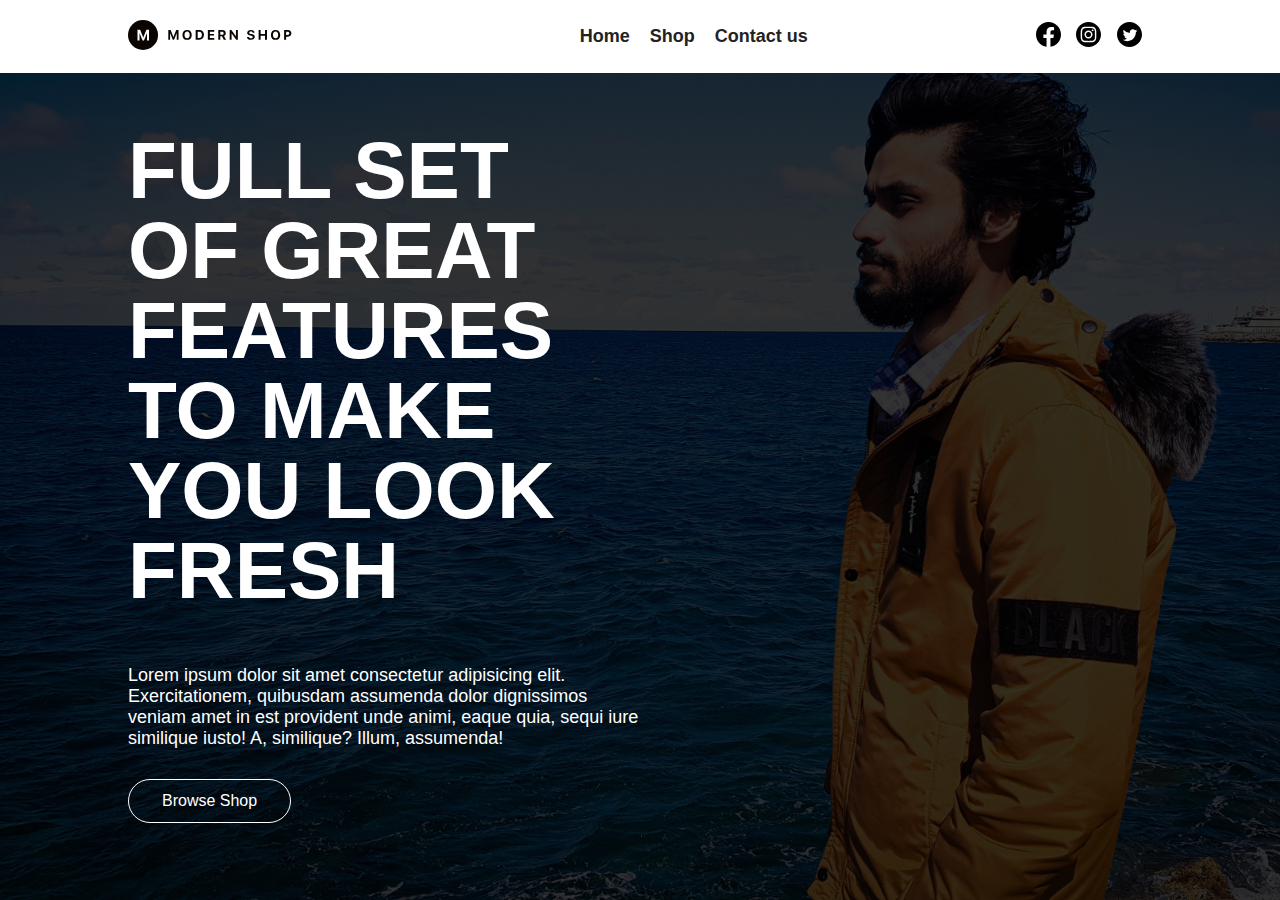
==== index.html @ 34efb7f7 "Almost completed" ====
<!DOCTYPE html>
<html>
	<head>
		<meta charset="utf-8">
		<meta http-equiv="X-UA-Compatible" content="IE=edge">
		<title>Modern Shop</title>
		<meta name="description" content="Men Clothing store made for web programing semester project.">
		<meta name="viewport" content="width=device-width, initial-scale=1">
		<link rel="stylesheet" href="./assets/styles/main.css">
		
		<script src="./assets/js/app.js" defer></script>

	</head>
	<body>
		

		<!-- Navbar starts here -->
		<nav class="navbar">
			<div class="container flex align-center justify-between">
				<a href="/"><img class="logo" src="./assets/images/logo.svg" /></a>
				<ul class="navbar_items">
					<li class="navbar_link"><a href="/">Home</a></li>
					<li class="navbar_link"><a href="./shop.html">Shop</a></li>
					<li class="navbar_link"><a href="/">Contact us</a></li>
				</ul>
				<div class="navbar_brand">
					<a href="https://facebook.com/itszbari" target="_blank" rel="noopener noreferrer">
						<img src="./assets/images/fb.svg" class="icon" alt="Facebook Logo">
					</a>
					<a href="https://instagram.com/its_zbari" target="_blank" rel="noopener noreferrer">
						<img src="./assets/images/insta.svg" class="icon" alt="Instagram Logo">
					</a>
					<a href="https://twitter.com/itszbari" target="_blank" rel="noopener noreferrer">
						<img src="./assets/images/twitter.svg" class="icon" alt="Twitter Logo">
					</a>
				</div>
			</div>
		</nav>
		<!-- Navbar ends here -->

	<header class="home_header">
		<div class="container flex align-center justify-between">
			<div class="home_header_content">
				<h1>Full Set Of Great Features To Make You Look Fresh</h1>
				<p class="lead">Lorem ipsum dolor sit amet consectetur adipisicing elit. Exercitationem, quibusdam assumenda dolor dignissimos veniam amet in est provident unde animi, eaque quia, sequi iure similique iusto! A, similique? Illum, assumenda!</p>
				<a href="/" class="button button-outline-light">Browse Shop</a>
			</div>
		</div>		
	</header>

	</body>
</html>
---- assets/styles/main.css ----
/** Variables */

:root {
	--c-primary: #fe6847;
	--c-primary-dark: #d45c41;
	--c-dark: #222;
}

/** Reset */

body {
	margin: 0;
	padding: 0;
	box-sizing: border-box;
	font-size: 16px;
	font-family: 'Segoe UI', Tahoma, Geneva, Verdana, sans-serif;
	background-color: whitesmoke;
}

a {
	text-decoration: none;
}

/** Utility Classes */

.container {
	width: 80vw;
	margin: 0 auto;
}


.container-small {
	width: 60vw;
	margin: 50px auto;
}

.mt-20 {
	margin-top: 20px
}

.mb-20 {
	margin-bottom: 20px
}

.flex	{ display: flex }
.justify-between { justify-content: space-between }
.align-center { align-items: center }
.text-white { color: white }
.text-primary { color: var(--c-primary) }

/**  Typography Starts Here */
.title {
	font-size: 35px;
}
.text-center {
	text-align: center;
}

.lead {
	font-size: 18px;
	margin-bottom: 30px;
}

/**  Typography Ends Here */


/**  Buttons Starts Here */
.button {
	padding: 12px 33px;
	white-space: nowrap;
	border-width: 1px;
	border-radius: 50px;
	border-style: solid;
	display: inline-block;

}

.button-primary {
	background-color: var(--c-primary);
	color: white;
	border-color: var(--c-primary);
	transition: .2s all ease-in-out;
}
.button-primary:hover {
	background-color: var(--c-primary-dark);
	color: white;
	border-color: var(--c-primary-dark);
	transition: .2s all ease-in-out;
}


.button-outline-primary {
	background-color: white;
	color: var(--c-primary);
	border-color: var(--c-primary);
	transition: .2s all ease-in-out;
}
.button-outline-primary:hover {
	background-color: var(--c-primary-dark);
	color: white;
	border-color: var(--c-primary-dark);
	transition: .2s all ease-in-out;
}



.button-outline-light {
	background-color: transparent;
	color: white;
	border-color: white;
	transition: .2s all ease-in-out;
}
.button-outline-light:hover {
	background-color: white;
	color: var(--c-dark);
	border-color: white;
	transition: .2s all ease-in-out;
}


/**  Buttons Ends Here */


/**  Navbar Starts Here */

.navbar {
	background-color: white;
	padding: 10px 0;
	position: fixed;
	width: 100vw;
}

.navbar .navbar_brand {
	font-size: 20px;
	font-weight: 600;
	color: var(--c-primary);
	transition: .2s all ease-in-out;
}

.navbar .logo {
	height: 30px;
}

.icon {
	height: 25px;
	margin-right: 10px;
}

.navbar .navbar_brand:hover {
	color: var(--c-primary-dark);
	transition: .2s all ease-in-out;
}

.navbar .navbar_items {
	list-style: none;
	display: flex;
}
.navbar .navbar_items .navbar_link a {
	padding-left: 20px;
	font-size: 18px;
	font-weight: bolder;
	color: var(--c-dark);
	transition: .2s all ease-in-out;
}
.navbar .navbar_items .navbar_link a:hover {
	color: var(--c-primary);
	transition: .2s all ease-in-out;
}
/**  Navbar Ends Here */


header {
	background-color: white;
}

header.home_header {
	padding: 40px auto;
	background-image: linear-gradient(to bottom,rgba(0,0,0,0.8), rgba(0,0,0,0.8)), url('../images/header/home.jpg') ;
	background-repeat: no-repeat;
	background-size: cover;
	background-position: right top;
	min-height: 100vh;
	display: flex;
	align-items: center;
}

header.home_header .home_header_content {
	width: 50%;
	color: white;

}

header.home_header .home_header_content h1 {
	font-size: 80px;
	text-transform: uppercase;
	line-height: 1;
}

header.shop_header {
	padding-top: 40px;
		height: 15vh;
	display: flex;
	margin-bottom: 30px;
	align-items: center;
}

.row {
	display: flex;
  flex-wrap: wrap;
}

.item {
  flex: 25%;
  padding: 20px;
	margin-bottom: 30px;
}

.item img {
	width: 100%;
	border-radius: 20px;
	box-shadow: 0 0 20px rgba(0,0,0,0.2);
}

.check {
	font-size: 22px;
	padding-left: 35px;
	cursor: pointer;

}
.check>input {
	font-size: 20px;
	cursor: pointer;
}

input[type=checkbox] {width:20px; height:20px;}
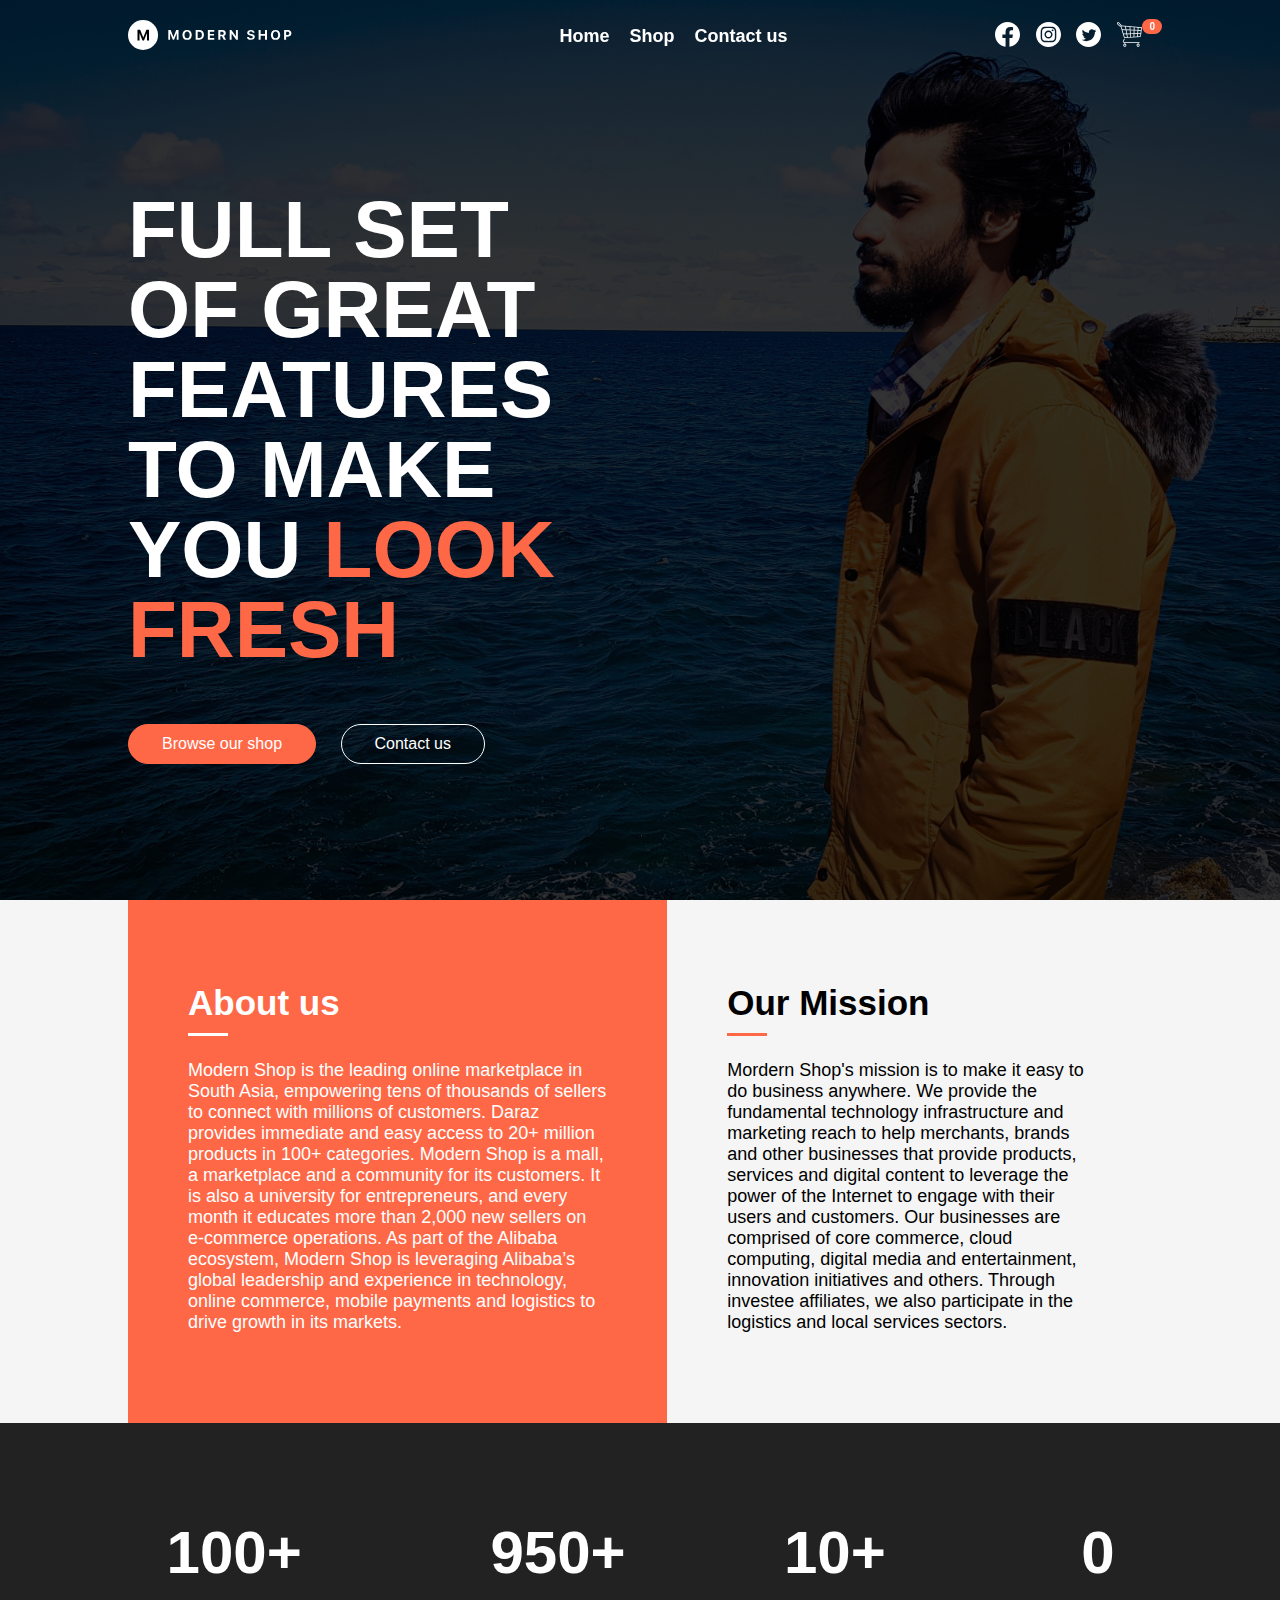
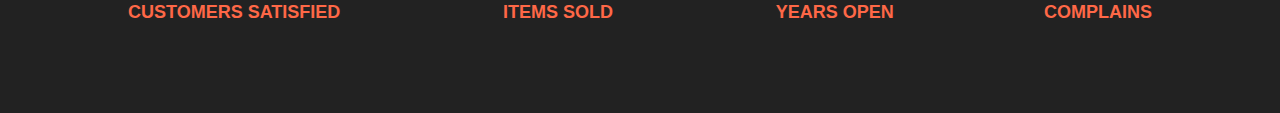
==== commit 34804033: "Finished" ====
--- a/index.html
+++ b/index.html
@@ -3,7 +3,7 @@
 	<head>
 		<meta charset="utf-8">
 		<meta http-equiv="X-UA-Compatible" content="IE=edge">
-		<title>Modern Shop</title>
+		<title>Home | Modern Shop</title>
 		<meta name="description" content="Men Clothing store made for web programing semester project.">
 		<meta name="viewport" content="width=device-width, initial-scale=1">
 		<link rel="stylesheet" href="./assets/styles/main.css">
@@ -15,23 +15,27 @@
 		
 
 		<!-- Navbar starts here -->
-		<nav class="navbar">
+		<nav class="navbar transparent" id="nav_home">
 			<div class="container flex align-center justify-between">
-				<a href="/"><img class="logo" src="./assets/images/logo.svg" /></a>
+				<a href="/"><img class="logo" id="brand_logo" src="./assets/images/logo-white.svg" /></a>
 				<ul class="navbar_items">
 					<li class="navbar_link"><a href="/">Home</a></li>
 					<li class="navbar_link"><a href="./shop.html">Shop</a></li>
-					<li class="navbar_link"><a href="/">Contact us</a></li>
+					<li class="navbar_link"><a href="./contact-us.html">Contact us</a></li>
 				</ul>
 				<div class="navbar_brand">
 					<a href="https://facebook.com/itszbari" target="_blank" rel="noopener noreferrer">
-						<img src="./assets/images/fb.svg" class="icon" alt="Facebook Logo">
+						<img src="./assets/images/fb-white.svg" id="fb_icon" class="icon" alt="Facebook Logo">
 					</a>
 					<a href="https://instagram.com/its_zbari" target="_blank" rel="noopener noreferrer">
-						<img src="./assets/images/insta.svg" class="icon" alt="Instagram Logo">
+						<img src="./assets/images/insta-white.svg" id="insta_icon" class="icon" alt="Instagram Logo">
 					</a>
 					<a href="https://twitter.com/itszbari" target="_blank" rel="noopener noreferrer">
-						<img src="./assets/images/twitter.svg" class="icon" alt="Twitter Logo">
+						<img src="./assets/images/twitter-white.svg" id="twitter_icon" class="icon" alt="Twitter Logo">
+					</a>
+					<a href="./order.html" class="por">
+						<img src="./assets/images/cart-white.svg" class="icon" id="cart_icon" alt="Cart icon">
+						<span id="cart_badge">0</span>
 					</a>
 				</div>
 			</div>
@@ -41,12 +45,51 @@
 	<header class="home_header">
 		<div class="container flex align-center justify-between">
 			<div class="home_header_content">
-				<h1>Full Set Of Great Features To Make You Look Fresh</h1>
-				<p class="lead">Lorem ipsum dolor sit amet consectetur adipisicing elit. Exercitationem, quibusdam assumenda dolor dignissimos veniam amet in est provident unde animi, eaque quia, sequi iure similique iusto! A, similique? Illum, assumenda!</p>
-				<a href="/" class="button button-outline-light">Browse Shop</a>
+				<h1>Full Set Of Great Features To Make You <span class="text-primary"> Look Fresh</span></h1>
+				<a href="./shop.html" class="button button-primary mr-20">Browse our shop</a>
+				<a href="./shop.html" class="button button-outline-light">Contact us</a>
 			</div>
 		</div>		
 	</header>
 
+	<main>
+		<section class="container flex">
+			<section class="about bg-primary text-white">
+					<h1 class="after-white title">About us</h1>
+					<p class="lead">
+						Modern Shop is the leading online marketplace in South Asia, empowering tens of thousands of sellers to connect with millions of customers. Daraz provides immediate and easy access to 20+ million products in 100+ categories. Modern Shop is a mall, a marketplace and a community for its customers. It is also a university for entrepreneurs, and every month it educates more than 2,000 new sellers on e-commerce operations. As part of the Alibaba ecosystem, Modern Shop is leveraging Alibaba’s global leadership and experience in technology, online commerce, mobile payments and logistics to drive growth in its markets.
+					</p>
+				</section>
+			<section class="mission">
+					<h1 class="after-primary title">Our Mission</h1>
+					<p class="lead">
+						Mordern Shop's mission is to make it easy to do business anywhere.
+						We provide the fundamental technology infrastructure and marketing reach to help merchants, brands and other businesses that provide products, services and digital content to leverage the power of the Internet to engage with their users and customers. Our businesses are comprised of core commerce, cloud computing, digital media and entertainment, innovation initiatives and others. Through investee affiliates, we also participate in the logistics and local services sectors.
+					</p>
+			</section>
+		</section>
+		<section class="bg-dark text-white text-center py-60">
+			<div class="container">
+				<div class="flex mt-20 justify-between align-center">
+					<div>
+						<h2 class="l-0">100+</h2>
+						<p class="lead text-primary uppercase">Customers Satisfied</p>
+					</div>
+					<div>
+						<h2 class="l-0">950+</h2>
+						<p class="lead text-primary uppercase">Items Sold</p>
+					</div>
+					<div>
+						<h2 class="l-0">10+</h2>
+						<p class="lead text-primary uppercase">Years open</p>
+					</div>
+					<div>
+						<h2 class="l-0">0</h2>
+						<p class="lead text-primary uppercase">Complains</p>
+					</div>
+				</div>
+			</div>
+		</section>
+		</main>
 	</body>
 </html>--- a/assets/styles/main.css
+++ b/assets/styles/main.css
@@ -28,7 +28,8 @@
 	margin: 0 auto;
 }
 
-
+.bg-primary { background-color: var(--c-primary) !important;}
+.bg-dark { background-color: var(--c-dark) !important;}
 .container-small {
 	width: 60vw;
 	margin: 50px auto;
@@ -38,20 +39,58 @@
 	margin-top: 20px
 }
 
+.mr-20 { 
+	margin-right: 20px;
+}
+
 .mb-20 {
 	margin-bottom: 20px
 }
 
-.flex	{ display: flex }
-.justify-between { justify-content: space-between }
-.align-center { align-items: center }
-.text-white { color: white }
-.text-primary { color: var(--c-primary) }
+.l-0 {
+	line-height: 0;
+	font-size: 60px;
+}
+
+.p-60 {
+	padding: 60px;
+}
+
+.py-60 {
+	padding-top: 60px;
+	padding-bottom: 60px;
+}
+
+.flex {
+	display: flex
+}
+
+.justify-between {
+	justify-content: space-between
+}
+
+.align-center {
+	align-items: center
+}
+
+.text-white {
+	color: white !important
+}
+
+.text-primary {
+	color: var(--c-primary)
+}
 
 /**  Typography Starts Here */
 .title {
 	font-size: 35px;
 }
+
+.uppercase {
+	text-transform: uppercase;
+	font-weight: bold;
+}
+
 .text-center {
 	text-align: center;
 }
@@ -66,14 +105,23 @@
 
 /**  Buttons Starts Here */
 .button {
-	padding: 12px 33px;
+	padding: 10px 33px;
 	white-space: nowrap;
 	border-width: 1px;
 	border-radius: 50px;
 	border-style: solid;
 	display: inline-block;
-
-}
+	text-align: center;
+}
+
+button.button {
+	border: none !important;
+	background-color: transparent;
+	font-size: 16px;
+	font-weight: bold;
+	color: var(--c-primary);
+}
+
 
 .button-primary {
 	background-color: var(--c-primary);
@@ -81,6 +129,7 @@
 	border-color: var(--c-primary);
 	transition: .2s all ease-in-out;
 }
+
 .button-primary:hover {
 	background-color: var(--c-primary-dark);
 	color: white;
@@ -95,6 +144,7 @@
 	border-color: var(--c-primary);
 	transition: .2s all ease-in-out;
 }
+
 .button-outline-primary:hover {
 	background-color: var(--c-primary-dark);
 	color: white;
@@ -110,6 +160,7 @@
 	border-color: white;
 	transition: .2s all ease-in-out;
 }
+
 .button-outline-light:hover {
 	background-color: white;
 	color: var(--c-dark);
@@ -123,11 +174,15 @@
 
 /**  Navbar Starts Here */
 
+.navbar.transparent {
+	background-color: transparent;
+}
 .navbar {
 	background-color: white;
 	padding: 10px 0;
 	position: fixed;
 	width: 100vw;
+	z-index: 20;
 }
 
 .navbar .navbar_brand {
@@ -155,6 +210,7 @@
 	list-style: none;
 	display: flex;
 }
+
 .navbar .navbar_items .navbar_link a {
 	padding-left: 20px;
 	font-size: 18px;
@@ -162,10 +218,18 @@
 	color: var(--c-dark);
 	transition: .2s all ease-in-out;
 }
+.navbar.navbar.transparent .navbar_items .navbar_link a {
+	color: white
+}
+.navbar.navbar.transparent .navbar_items .navbar_link a:hover {
+	color: var(--c-primary);
+	transition: .2s all ease-in-out;
+}
 .navbar .navbar_items .navbar_link a:hover {
 	color: var(--c-primary);
 	transition: .2s all ease-in-out;
 }
+
 /**  Navbar Ends Here */
 
 
@@ -175,7 +239,7 @@
 
 header.home_header {
 	padding: 40px auto;
-	background-image: linear-gradient(to bottom,rgba(0,0,0,0.8), rgba(0,0,0,0.8)), url('../images/header/home.jpg') ;
+	background-image: linear-gradient(to bottom, rgba(0, 0, 0, 0.8), rgba(0, 0, 0, 0.8)), url('../images/header/home.jpg');
 	background-repeat: no-repeat;
 	background-size: cover;
 	background-position: right top;
@@ -198,7 +262,7 @@
 
 header.shop_header {
 	padding-top: 40px;
-		height: 15vh;
+	height: 15vh;
 	display: flex;
 	margin-bottom: 30px;
 	align-items: center;
@@ -206,30 +270,207 @@
 
 .row {
 	display: flex;
-  flex-wrap: wrap;
+	flex-wrap: wrap;
+	align-items: stretch;
 }
 
 .item {
-  flex: 25%;
-  padding: 20px;
+	flex: 25%;
+	padding: 20px;
 	margin-bottom: 30px;
+	display: flex;
+	flex-direction: column;
+	
 }
 
 .item img {
 	width: 100%;
 	border-radius: 20px;
-	box-shadow: 0 0 20px rgba(0,0,0,0.2);
-}
-
-.check {
-	font-size: 22px;
-	padding-left: 35px;
-	cursor: pointer;
-
-}
-.check>input {
+	transition: .3s all;
+
+}
+
+.item:hover > img {
+	box-shadow: 0 0 20px rgba(0, 0, 0, 0.2);
+	transition: .3s all;
+}
+
+
+.check input, .check,
+.radio {
 	font-size: 20px;
 	cursor: pointer;
 }
 
-input[type=checkbox] {width:20px; height:20px;}
+select {
+	width: 100%;
+	padding: 10px;
+	border: 2px solid var(--c-primary);
+	color:  var(--c-primary);
+	border-radius: 4px;
+	cursor: pointer;
+}
+select:focus, select:active {
+	outline: none;
+}
+.pointer {
+	cursor: pointer;
+}
+
+
+input[type=checkbox],
+input[type=radio],
+label {
+	width: 20px;
+	height: 20px;
+	cursor: pointer
+}
+
+
+input[type='radio']:after {
+	width: 20px;
+	height: 20px;
+	border-radius: 20px;
+	top: -2px;
+	left: -1px;
+	position: relative;
+	background-color: #fff;
+	content: '';
+	display: inline-block;
+	visibility: visible;
+	border: 2px solid var(--c-primary);
+}
+
+input[type='radio']:checked:after {
+	width: 20px;
+	height: 20px;
+	border-radius: 20px;
+	top: -2px;
+	left: -1px;
+	position: relative;
+	background-color: var(--c-primary);
+	content: '';
+	display: inline-block;
+	visibility: visible;
+	border: 2px solid  var(--c-primary);
+}
+
+
+input[type=checkbox] {
+	margin-right: 20px;
+  visibility: hidden;
+}
+
+input[type=text], input[type=email], textarea {
+	width: 100% !important;
+	padding: 10px 20px;
+	font-size: 16px;
+	border-radius: 4px;
+	outline: none !important;
+	border: 2px solid gray;
+	margin-bottom: 20px;
+}
+
+input[type=text]:active, input[type=text]:focus, input[type=email]:active, input[type=email]:focus, textarea:active, textarea:focus {
+	border-color: var(--c-primary);
+}
+
+.border-success {
+	border-color: green !important;
+}
+
+.border-danger {
+	border-color: red !important;
+}
+.error {
+color: red;
+font-weight: bold;
+}
+input[type=checkbox]:after {
+  content: " ";
+  background-color: #fff;
+  display: inline-block;
+  margin-left: 10px;
+  padding-bottom: 5px;
+  color: var(--c-primary);
+  width: 20px;
+  height: 20px;
+  visibility: visible;
+  border: 3px solid var(--c-primary);
+  padding-left: 3px;
+  border-radius: 5px;
+}
+
+input[type=checkbox]:checked:after {
+  content: "\2714";
+  padding: -5px;
+  font-weight: bold;
+}
+
+
+table {
+	width: 100%;
+	text-align: left;
+	background-color: white;
+	box-shadow: 0 0 20px rgba(0, 0, 0, 0.2);
+	margin-bottom: 20px;
+}
+tr:nth-child(even) {
+	
+	background-color: whitesmoke;
+}
+
+th {
+	padding: 10px 20px  !important;
+	background-color: var(--c-primary);
+	color: whitesmoke
+}
+
+td {
+	padding: 20px
+}
+
+
+#cart_badge {
+	background-color: var(--c-primary);
+	color: white;
+	position: absolute;
+	top: -10px;
+	right: -10px;
+	padding: 2px 7px;
+	font-size: 10px;
+	border-radius: 8px;
+}
+
+.por {
+	position: relative;
+}
+
+.mission, .about {
+	padding: 60px 
+}
+.after-primary:after {
+	display: block;
+	content: '';
+	width: 40px;
+	height: 3px;
+	margin-top: 10px;
+	background-color: var(--c-primary);
+}
+.after-white:after {
+	display: block;
+	content: '';
+	width: 40px;
+	height: 3px;
+	margin-top: 10px;
+	background-color: white;
+}
+.after-white-center:after {
+	display: block;
+	content: '';
+	width: 40px;
+	height: 3px;
+	margin: 10px auto;
+	background-color: white;
+}
+
